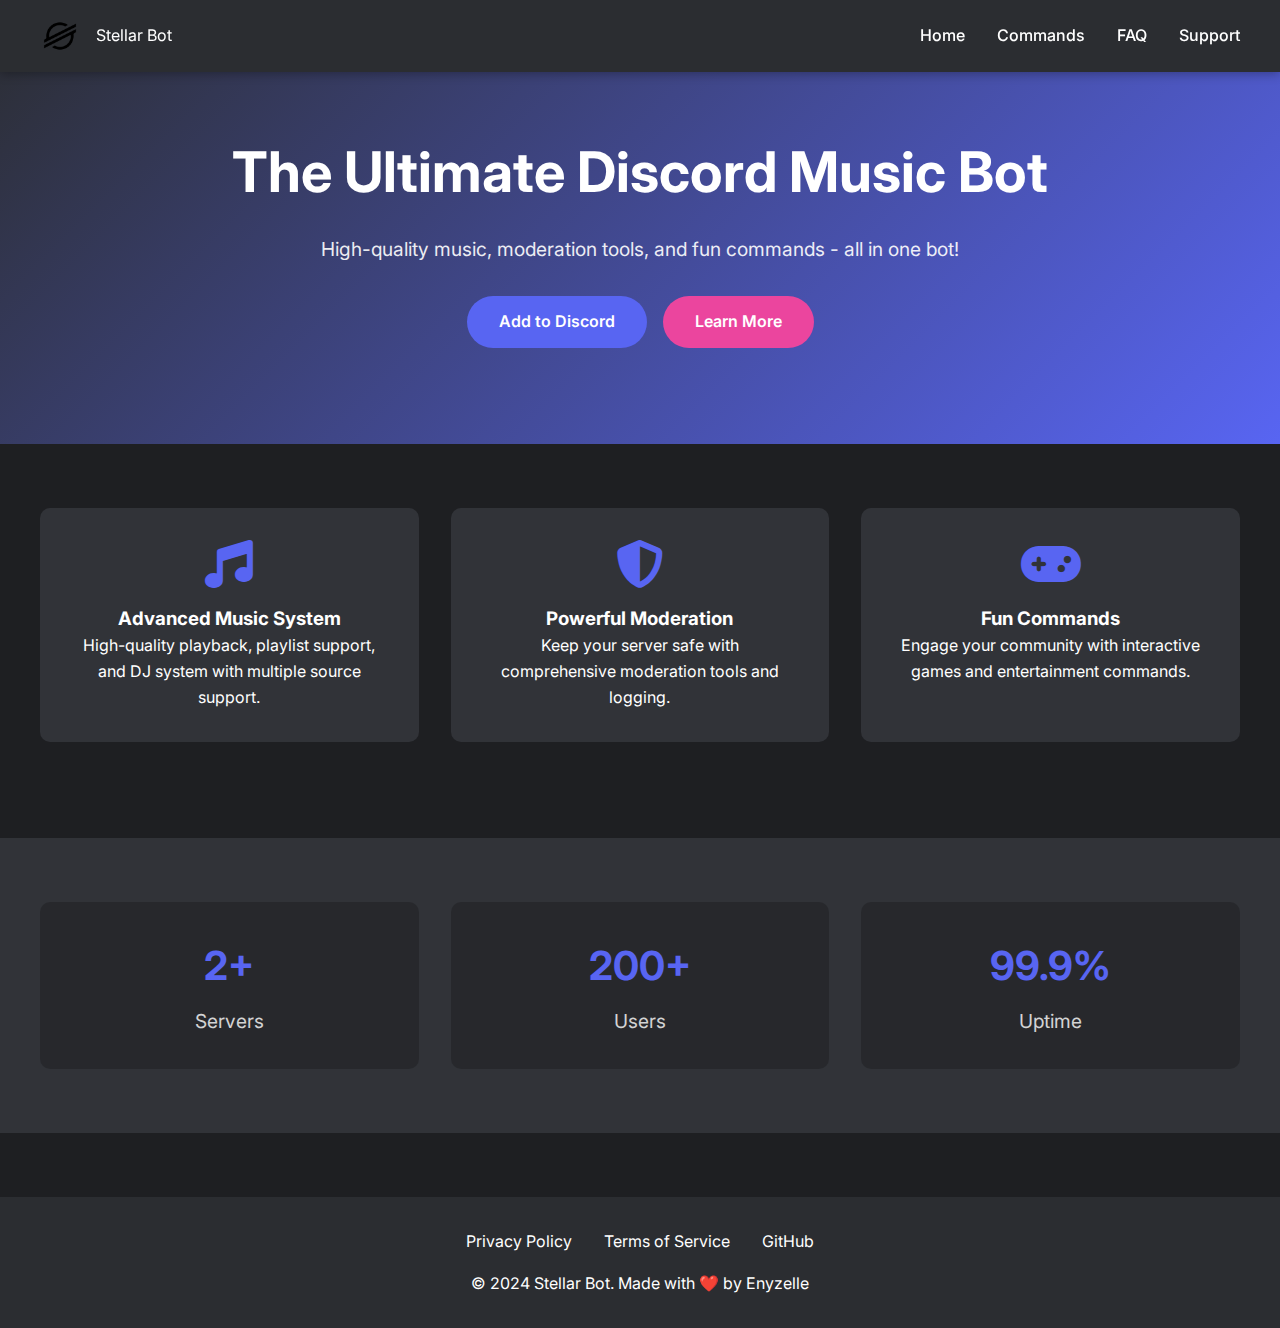
==== index.html @ ca0c709d "Update index.html" ====
<!DOCTYPE html>
<html lang="en">
<head>
    <meta charset="UTF-8">
    <meta name="viewport" content="width=device-width, initial-scale=1.0">
    <title>Stellar Bot - Discord Music & Moderation Bot</title>
    <link rel="stylesheet" href="css/style.css">
    <link rel="preconnect" href="https://fonts.googleapis.com">
    <link rel="preconnect" href="https://fonts.gstatic.com" crossorigin>
    <link href="https://fonts.googleapis.com/css2?family=Inter:wght@400;500;600;700&display=swap" rel="stylesheet">
    <link rel="icon" type="image/png" href="assets/img/logo.png">
    <link rel="stylesheet" href="https://cdnjs.cloudflare.com/ajax/libs/font-awesome/6.5.1/css/all.min.css">
</head>
<body>
    <!-- Navigation -->
    <nav class="navbar">
        <div class="nav-container">
            <div class="nav-logo">
                <img src="assets/img/logo.png" alt="Stellar Bot Logo">
                <span>Stellar Bot</span>
            </div>
            <div class="nav-links">
                <a href="index.html">Home</a>
                <a href="commands.html">Commands</a>
                <a href="faq.html">FAQ</a>
                <a href="https://discord.gg/your-server" target="_blank">Support</a>
            </div>
            <button class="mobile-menu-btn">☰</button>
        </div>
    </nav>

    <!-- Hero Section -->
    <section class="hero">
        <h1>The Ultimate Discord Music Bot</h1>
        <p>High-quality music, moderation tools, and fun commands - all in one bot!</p>
        <div class="cta-buttons">
            <a href="https://discord.com/oauth2/authorize?client_id=1323186196289163284&scope=bot&permissions=416619490374" class="button button-primary">Add to Discord</a>
            <a href="#features" class="button button-secondary">Learn More</a>
        </div>
    </section>

    <!-- Features Section -->
    <section id="features" class="features">
        <div class="features-grid">
            <div class="feature-card">
                <i class="fas fa-music feature-icon"></i>
                <h3>Advanced Music System</h3>
                <p>High-quality playback, playlist support, and DJ system with multiple source support.</p>
            </div>
            <div class="feature-card">
                <i class="fas fa-shield-alt feature-icon"></i>
                <h3>Powerful Moderation</h3>
                <p>Keep your server safe with comprehensive moderation tools and logging.</p>
            </div>
            <div class="feature-card">
                <i class="fas fa-gamepad feature-icon"></i>
                <h3>Fun Commands</h3>
                <p>Engage your community with interactive games and entertainment commands.</p>
            </div>
        </div>
    </section>

    <!-- Statistics Section -->
    <section class="stats">
        <div class="stats-container">
            <div class="stat-item">
                <h3>2+</h3>
                <p>Servers</p>
            </div>
            <div class="stat-item">
                <h3>200+</h3>
                <p>Users</p>
            </div>
            <div class="stat-item">
                <h3>99.9%</h3>
                <p>Uptime</p>
            </div>
        </div>
    </section>

    <!-- Footer -->
    <footer class="footer">
        <div class="footer-links">
            <a href="privacy.html">Privacy Policy</a>
            <a href="terms.html">Terms of Service</a>
            <a href="https://github.com/Enyzelle/Stellar-Bot" target="_blank">GitHub</a>
        </div>
        <p>© 2024 Stellar Bot. Made with ❤️ by Enyzelle</p>
    </footer>

    <script src="js/main.js"></script>
</body>
</html>
---- css/style.css ----
/* Global Styles */
:root {
    --primary: #2B2D31;
    --secondary: #5865F2;
    --accent: #EB459E;
    --text: #FFFFFF;
    --background: #1E1F22;
    --card-bg: #313338;
}

* {
    margin: 0;
    padding: 0;
    box-sizing: border-box;
    font-family: 'Inter', sans-serif;
}

body {
    background-color: var(--background);
    color: var(--text);
    line-height: 1.6;
}

/* Navigation */
.navbar {
    background-color: var(--primary);
    padding: 1rem 2rem;
    position: fixed;
    width: 100%;
    top: 0;
    z-index: 1000;
    box-shadow: 0 2px 10px rgba(0, 0, 0, 0.3);
}

.nav-container {
    max-width: 1200px;
    margin: 0 auto;
    display: flex;
    justify-content: space-between;
    align-items: center;
}

.nav-logo {
    display: flex;
    align-items: center;
    gap: 1rem;
}

.nav-logo img {
    width: 40px;
    height: 40px;
}

.nav-links {
    display: flex;
    gap: 2rem;
}

.nav-links a {
    color: var(--text);
    text-decoration: none;
    font-weight: 500;
    transition: color 0.3s;
}

.nav-links a:hover {
    color: var(--secondary);
}

/* Hero Section */
.hero {
    padding: 8rem 2rem 6rem;
    text-align: center;
    background: linear-gradient(135deg, var(--primary), var(--secondary));
    position: relative;
    overflow: hidden;
}

.hero h1 {
    font-size: 3.5rem;
    margin-bottom: 1rem;
}

.hero p {
    font-size: 1.2rem;
    margin-bottom: 2rem;
    opacity: 0.9;
}

.cta-buttons {
    display: flex;
    gap: 1rem;
    justify-content: center;
}

.button {
    padding: 0.8rem 2rem;
    border-radius: 50px;
    text-decoration: none;
    font-weight: 600;
    transition: transform 0.3s;
}

.button:hover {
    transform: translateY(-2px);
}

.button-primary {
    background-color: var(--secondary);
    color: var(--text);
}

.button-secondary {
    background-color: var(--accent);
    color: var(--text);
}

/* Features Section */
.features {
    padding: 4rem 2rem;
    background-color: var(--background);
}

.features-grid {
    display: grid;
    grid-template-columns: repeat(auto-fit, minmax(300px, 1fr));
    gap: 2rem;
    max-width: 1200px;
    margin: 0 auto;
}

.feature-card {
    background-color: var(--card-bg);
    padding: 2rem;
    border-radius: 10px;
    text-align: center;
    transition: transform 0.3s;
}

.feature-card:hover {
    transform: translateY(-5px);
}

.feature-card img {
    width: 64px;
    height: 64px;
    margin-bottom: 1rem;
}

.feature-icon {
    font-size: 3rem;
    color: var(--secondary);
    margin-bottom: 1rem;
    transition: transform 0.3s;
}

.feature-card:hover .feature-icon {
    transform: scale(1.1);
    color: var(--accent);
}

/* Commands Page Styles */
.commands-container {
    max-width: 1200px;
    margin: 7rem auto 2rem;
    padding: 0 2rem;
}

.commands-grid {
    display: grid;
    grid-template-columns: repeat(auto-fit, minmax(300px, 1fr));
    gap: 2rem;
    align-items: start;
}

.command-category {
    background-color: var(--card-bg);
    padding: 2rem;
    border-radius: 10px;
    height: fit-content;
}

.command-list {
    display: flex;
    flex-direction: column;
    gap: 0.5rem;
}

.command-item {
    padding: 1rem;
    border-bottom: 1px solid rgba(255, 255, 255, 0.1);
}

/* FAQ Page Styles */
.faq-container {
    max-width: 800px;
    margin: 7rem auto 2rem;
    padding: 0 2rem;
}

.faq-item {
    background-color: var(--card-bg);
    margin-bottom: 1rem;
    border-radius: 10px;
    overflow: hidden;
}

.faq-question {
    padding: 1.5rem;
    cursor: pointer;
    display: flex;
    justify-content: space-between;
    align-items: center;
}

.faq-answer {
    padding: 0 1.5rem;
    max-height: 0;
    overflow: hidden;
    transition: max-height 0.3s;
}

.faq-item.active .faq-answer {
    max-height: 500px;
    padding: 1.5rem;
}

/* Footer */
.footer {
    background-color: var(--primary);
    padding: 2rem;
    text-align: center;
    margin-top: 4rem;
}

.footer-links {
    display: flex;
    justify-content: center;
    gap: 2rem;
    margin-bottom: 1rem;
}

.footer-links a {
    color: var(--text);
    text-decoration: none;
}

/* Responsive Design */
@media (max-width: 768px) {
    .hero h1 {
        font-size: 2.5rem;
    }
    
    .nav-links {
        display: none;
    }
    
    .mobile-menu {
        display: block;
    }
} 

/* Commands Page Additional Styles */
.commands-header {
    margin-bottom: 2rem;
    text-align: center;
}

.search-box {
    position: relative;
    max-width: 500px;
    margin: 1rem auto;
}

.search-box input {
    width: 100%;
    padding: 1rem 1rem 1rem 2.5rem;
    border: 2px solid transparent;
    border-radius: 25px;
    background-color: var(--card-bg);
    color: var(--text);
    font-size: 1rem;
    transition: all 0.3s;
}

.search-box::before {
    content: '🔍';
    position: absolute;
    left: 1rem;
    top: 50%;
    transform: translateY(-50%);
    font-size: 1.2rem;
    opacity: 0.7;
}

.search-box input:focus {
    outline: none;
    border-color: var(--secondary);
    background-color: rgba(88, 101, 242, 0.1);
}

.no-results {
    text-align: center;
    padding: 2rem;
    color: var(--text);
    opacity: 0.7;
    font-style: italic;
    grid-column: 1 / -1;
    background-color: var(--card-bg);
    border-radius: 10px;
    margin-top: 1rem;
}

/* Smooth transitions for search results */
.command-item {
    transition: all 0.3s ease;
}

.command-category {
    transition: all 0.3s ease;
}

.command-category h2 {
    margin-bottom: 1.5rem;
    color: var(--secondary);
}

.usage {
    display: block;
    font-family: monospace;
    background-color: rgba(0, 0, 0, 0.2);
    padding: 0.5rem;
    border-radius: 5px;
    margin-top: 0.5rem;
}

/* FAQ Page Additional Styles */
.faq-list {
    margin-top: 2rem;
}

.arrow {
    transition: transform 0.3s;
}

.faq-item.active .arrow {
    transform: rotate(180deg);
}

.faq-answer ul {
    margin-left: 1.5rem;
    margin-top: 0.5rem;
}

.faq-answer code {
    background-color: rgba(0, 0, 0, 0.2);
    padding: 0.2rem 0.4rem;
    border-radius: 4px;
    font-family: monospace;
}

.faq-answer a {
    color: var(--secondary);
    text-decoration: none;
}

.faq-answer a:hover {
    text-decoration: underline;
}

/* Statistics Section */
.stats {
    padding: 4rem 2rem;
    background-color: var(--card-bg);
    margin: 2rem 0;
}

.stats-container {
    max-width: 1200px;
    margin: 0 auto;
    display: grid;
    grid-template-columns: repeat(3, 1fr);
    gap: 2rem;
    text-align: center;
}

.stat-item {
    padding: 2rem;
    border-radius: 10px;
    background-color: rgba(0, 0, 0, 0.2);
    transition: transform 0.3s;
}

.stat-item:hover {
    transform: translateY(-5px);
}

.stat-item h3 {
    font-size: 2.5rem;
    color: var(--secondary);
    margin-bottom: 0.5rem;
}

.stat-item p {
    font-size: 1.2rem;
    color: var(--text);
    opacity: 0.8;
}

/* Responsive stats */
@media (max-width: 768px) {
    .stats-container {
        grid-template-columns: 1fr;
    }
} 

/* Mobile Menu Styles */
.mobile-menu-btn {
    display: none;
    background: none;
    border: none;
    color: var(--text);
    font-size: 1.5rem;
    cursor: pointer;
    padding: 0.5rem;
}

@media (max-width: 768px) {
    .mobile-menu-btn {
        display: block;
    }

    .nav-links {
        display: none;
        position: absolute;
        top: 100%;
        left: 0;
        right: 0;
        background-color: var(--primary);
        padding: 1rem;
        flex-direction: column;
        align-items: center;
    }

    .nav-links.active {
        display: flex;
    }
} 

/* Command Item Enhancements */
.command-examples {
    margin-top: 0.5rem;
    padding: 0.5rem;
    background-color: rgba(0, 0, 0, 0.2);
    border-radius: 5px;
    font-size: 0.9rem;
}

.command-examples code {
    display: block;
    padding: 0.3rem;
    font-family: monospace;
    color: var(--accent);
}

.permission {
    display: block;
    margin-top: 0.5rem;
    font-size: 0.9rem;
    color: var(--secondary);
    font-style: italic;
}

.command-item {
    padding: 1.5rem;
    border-bottom: 1px solid rgba(255, 255, 255, 0.1);
    transition: background-color 0.3s;
}

.command-item:hover {
    background-color: rgba(255, 255, 255, 0.05);
}

.command-item h3 {
    color: var(--accent);
    margin-bottom: 0.5rem;
}

.command-item:last-child {
    border-bottom: none;
}
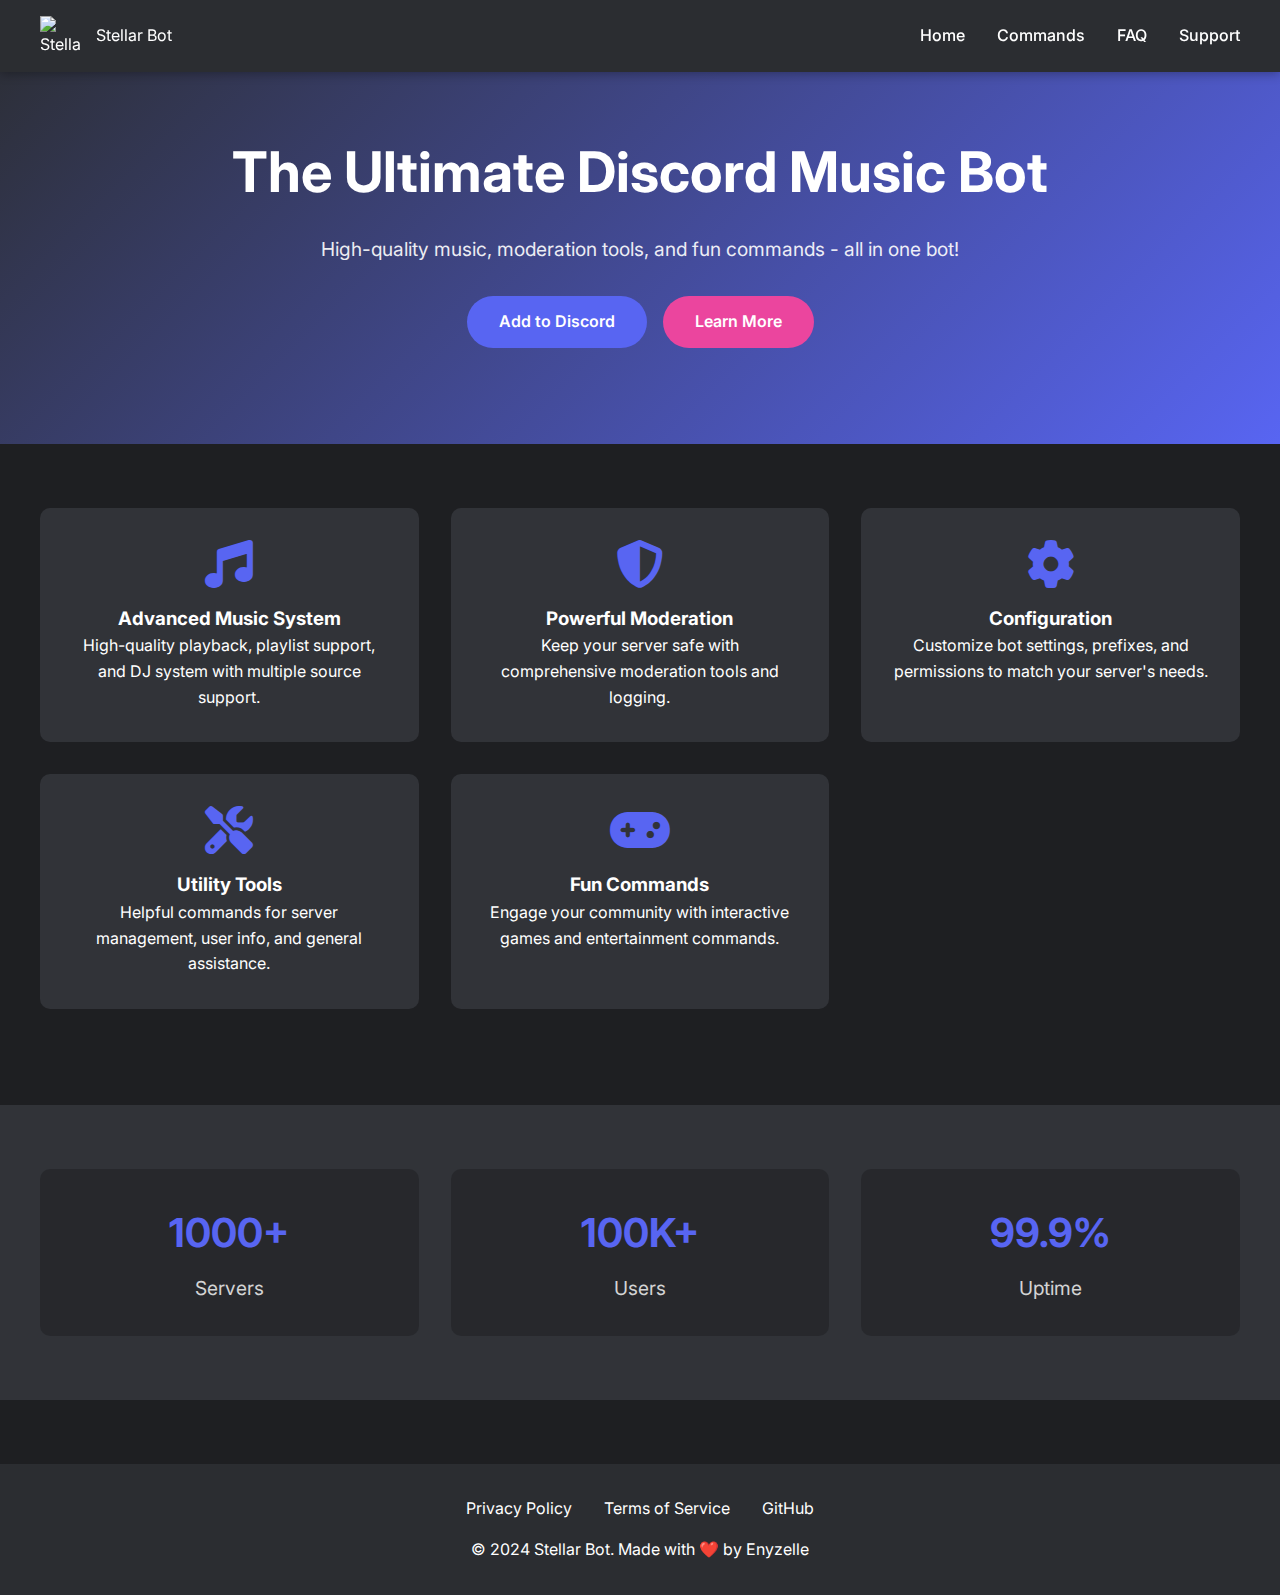
==== commit 72fe6457: "Add files via upload" ====
--- a/index.html
+++ b/index.html
@@ -8,7 +8,7 @@
     <link rel="preconnect" href="https://fonts.googleapis.com">
     <link rel="preconnect" href="https://fonts.gstatic.com" crossorigin>
     <link href="https://fonts.googleapis.com/css2?family=Inter:wght@400;500;600;700&display=swap" rel="stylesheet">
-    <link rel="icon" type="image/png" href="assets/img/logo.png">
+    <link rel="icon" type="image/png" href="assets/logo.png">
     <link rel="stylesheet" href="https://cdnjs.cloudflare.com/ajax/libs/font-awesome/6.5.1/css/all.min.css">
 </head>
 <body>
@@ -16,7 +16,7 @@
     <nav class="navbar">
         <div class="nav-container">
             <div class="nav-logo">
-                <img src="assets/img/logo.png" alt="Stellar Bot Logo">
+                <img src="assets/logo.png" alt="Stellar Bot Logo">
                 <span>Stellar Bot</span>
             </div>
             <div class="nav-links">
@@ -34,7 +34,7 @@
         <h1>The Ultimate Discord Music Bot</h1>
         <p>High-quality music, moderation tools, and fun commands - all in one bot!</p>
         <div class="cta-buttons">
-            <a href="https://discord.com/oauth2/authorize?client_id=1323186196289163284&scope=bot&permissions=416619490374" class="button button-primary">Add to Discord</a>
+            <a href="https://discord.com/api/oauth2/authorize?client_id=YOUR_CLIENT_ID&permissions=8&scope=bot%20applications.commands" class="button button-primary">Add to Discord</a>
             <a href="#features" class="button button-secondary">Learn More</a>
         </div>
     </section>
@@ -53,6 +53,16 @@
                 <p>Keep your server safe with comprehensive moderation tools and logging.</p>
             </div>
             <div class="feature-card">
+                <i class="fas fa-cog feature-icon"></i>
+                <h3>Configuration</h3>
+                <p>Customize bot settings, prefixes, and permissions to match your server's needs.</p>
+            </div>
+            <div class="feature-card">
+                <i class="fas fa-tools feature-icon"></i>
+                <h3>Utility Tools</h3>
+                <p>Helpful commands for server management, user info, and general assistance.</p>
+            </div>
+            <div class="feature-card">
                 <i class="fas fa-gamepad feature-icon"></i>
                 <h3>Fun Commands</h3>
                 <p>Engage your community with interactive games and entertainment commands.</p>
@@ -64,11 +74,11 @@
     <section class="stats">
         <div class="stats-container">
             <div class="stat-item">
-                <h3>2+</h3>
+                <h3>1000+</h3>
                 <p>Servers</p>
             </div>
             <div class="stat-item">
-                <h3>200+</h3>
+                <h3>100K+</h3>
                 <p>Users</p>
             </div>
             <div class="stat-item">
@@ -90,4 +100,4 @@
 
     <script src="js/main.js"></script>
 </body>
-</html> 
+</html> 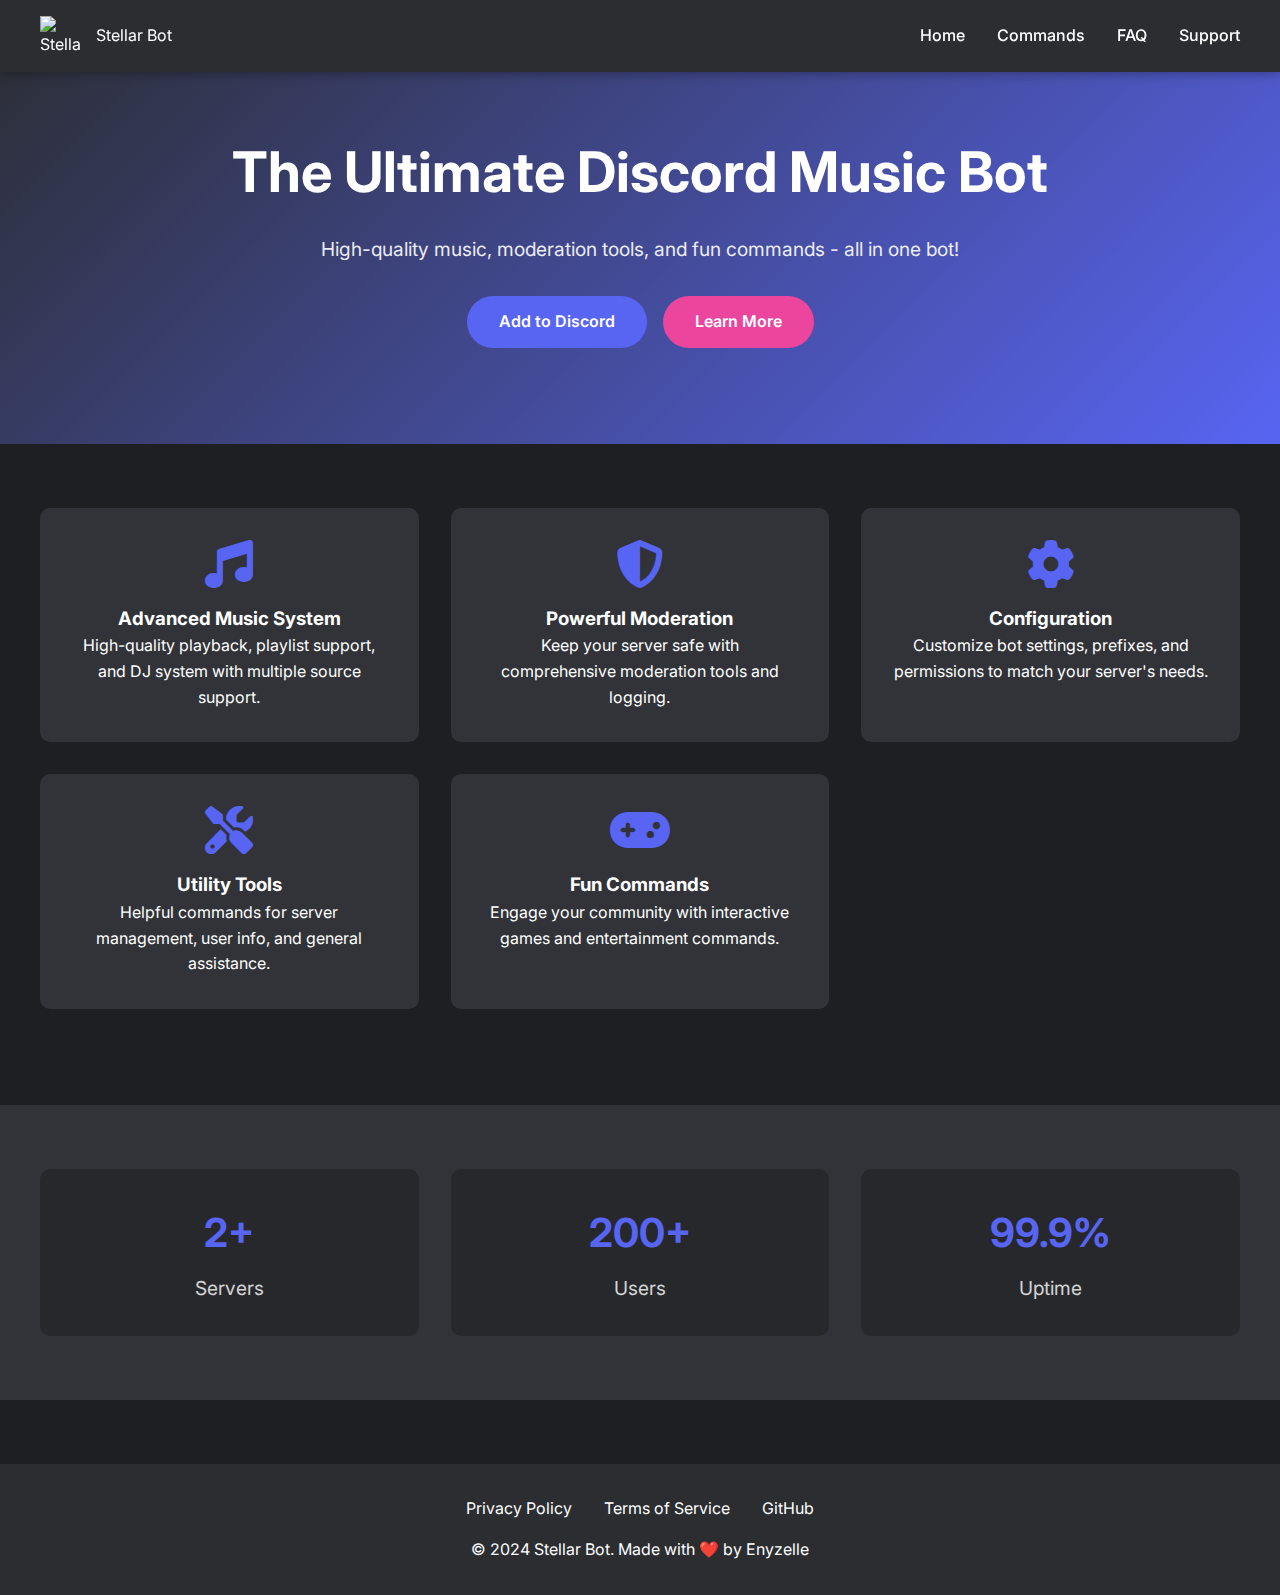
==== commit a071e87f: "Update index.html" ====
--- a/index.html
+++ b/index.html
@@ -74,11 +74,11 @@
     <section class="stats">
         <div class="stats-container">
             <div class="stat-item">
-                <h3>1000+</h3>
+                <h3>2+</h3>
                 <p>Servers</p>
             </div>
             <div class="stat-item">
-                <h3>100K+</h3>
+                <h3>200+</h3>
                 <p>Users</p>
             </div>
             <div class="stat-item">
@@ -100,4 +100,4 @@
 
     <script src="js/main.js"></script>
 </body>
-</html> +</html> 
--- a/css/style.css
+++ b/css/style.css
@@ -488,4 +488,63 @@
 
 .command-item:last-child {
     border-bottom: none;
+} 
+
+/* Privacy Policy Styles */
+.privacy-container {
+    max-width: 800px;
+    margin: 7rem auto 2rem;
+    padding: 0 2rem;
+    color: var(--text);
+}
+
+.privacy-container h1 {
+    text-align: center;
+    margin-bottom: 0.5rem;
+}
+
+.last-updated {
+    text-align: center;
+    color: var(--accent);
+    margin-bottom: 3rem;
+    font-style: italic;
+}
+
+.policy-section {
+    background-color: var(--card-bg);
+    padding: 2rem;
+    border-radius: 10px;
+    margin-bottom: 2rem;
+}
+
+.policy-section h2 {
+    color: var(--secondary);
+    margin-bottom: 1rem;
+}
+
+.policy-section ul {
+    margin-left: 1.5rem;
+    margin-top: 0.5rem;
+}
+
+.policy-section li {
+    margin-bottom: 0.5rem;
+}
+
+.policy-section code {
+    background-color: rgba(0, 0, 0, 0.2);
+    padding: 0.2rem 0.4rem;
+    border-radius: 4px;
+    font-family: monospace;
+}
+
+.policy-section a {
+    color: var(--secondary);
+    text-decoration: none;
+    transition: color 0.3s;
+}
+
+.policy-section a:hover {
+    color: var(--accent);
+    text-decoration: underline;
 } 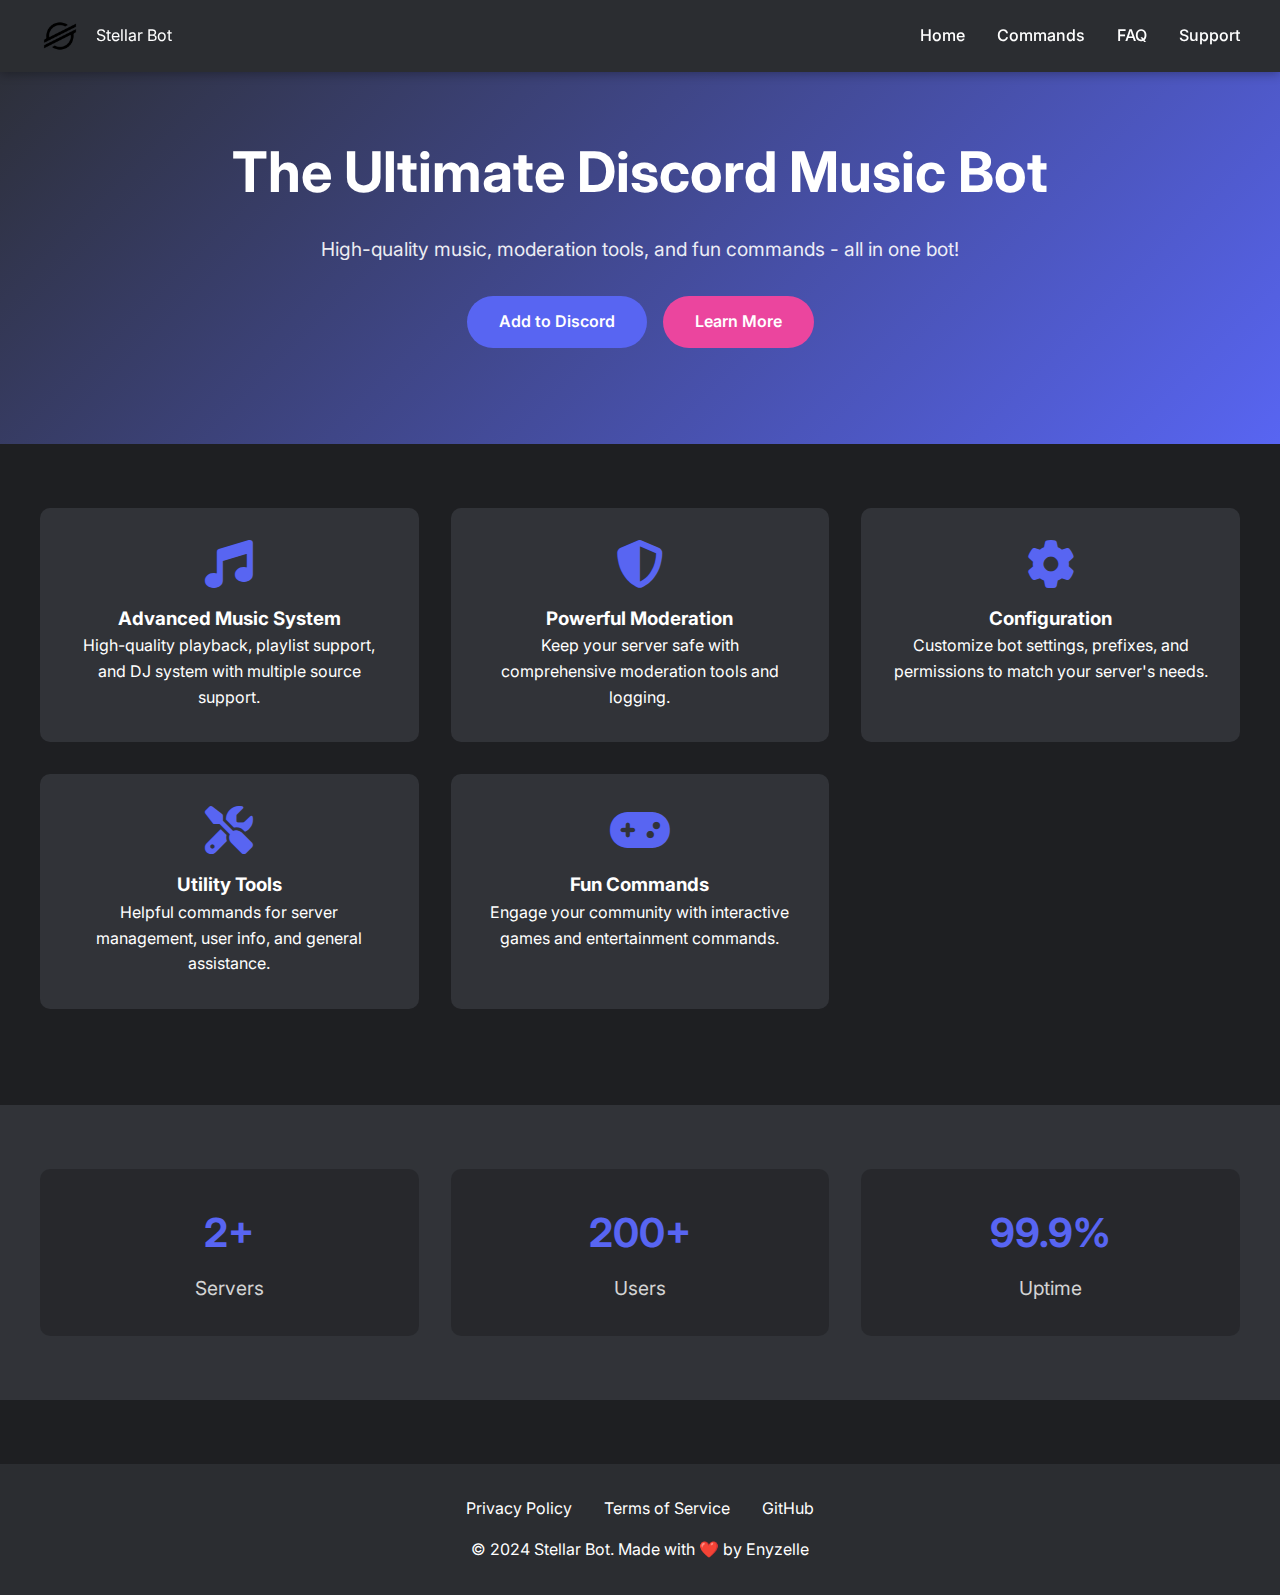
==== commit bd25d45e: "Update index.html" ====
--- a/index.html
+++ b/index.html
@@ -8,7 +8,7 @@
     <link rel="preconnect" href="https://fonts.googleapis.com">
     <link rel="preconnect" href="https://fonts.gstatic.com" crossorigin>
     <link href="https://fonts.googleapis.com/css2?family=Inter:wght@400;500;600;700&display=swap" rel="stylesheet">
-    <link rel="icon" type="image/png" href="assets/logo.png">
+    <link rel="icon" type="image/png" href="assets/img/logo.png">
     <link rel="stylesheet" href="https://cdnjs.cloudflare.com/ajax/libs/font-awesome/6.5.1/css/all.min.css">
 </head>
 <body>
@@ -16,7 +16,7 @@
     <nav class="navbar">
         <div class="nav-container">
             <div class="nav-logo">
-                <img src="assets/logo.png" alt="Stellar Bot Logo">
+                <img src="assets/img/logo.png" alt="Stellar Bot Logo">
                 <span>Stellar Bot</span>
             </div>
             <div class="nav-links">
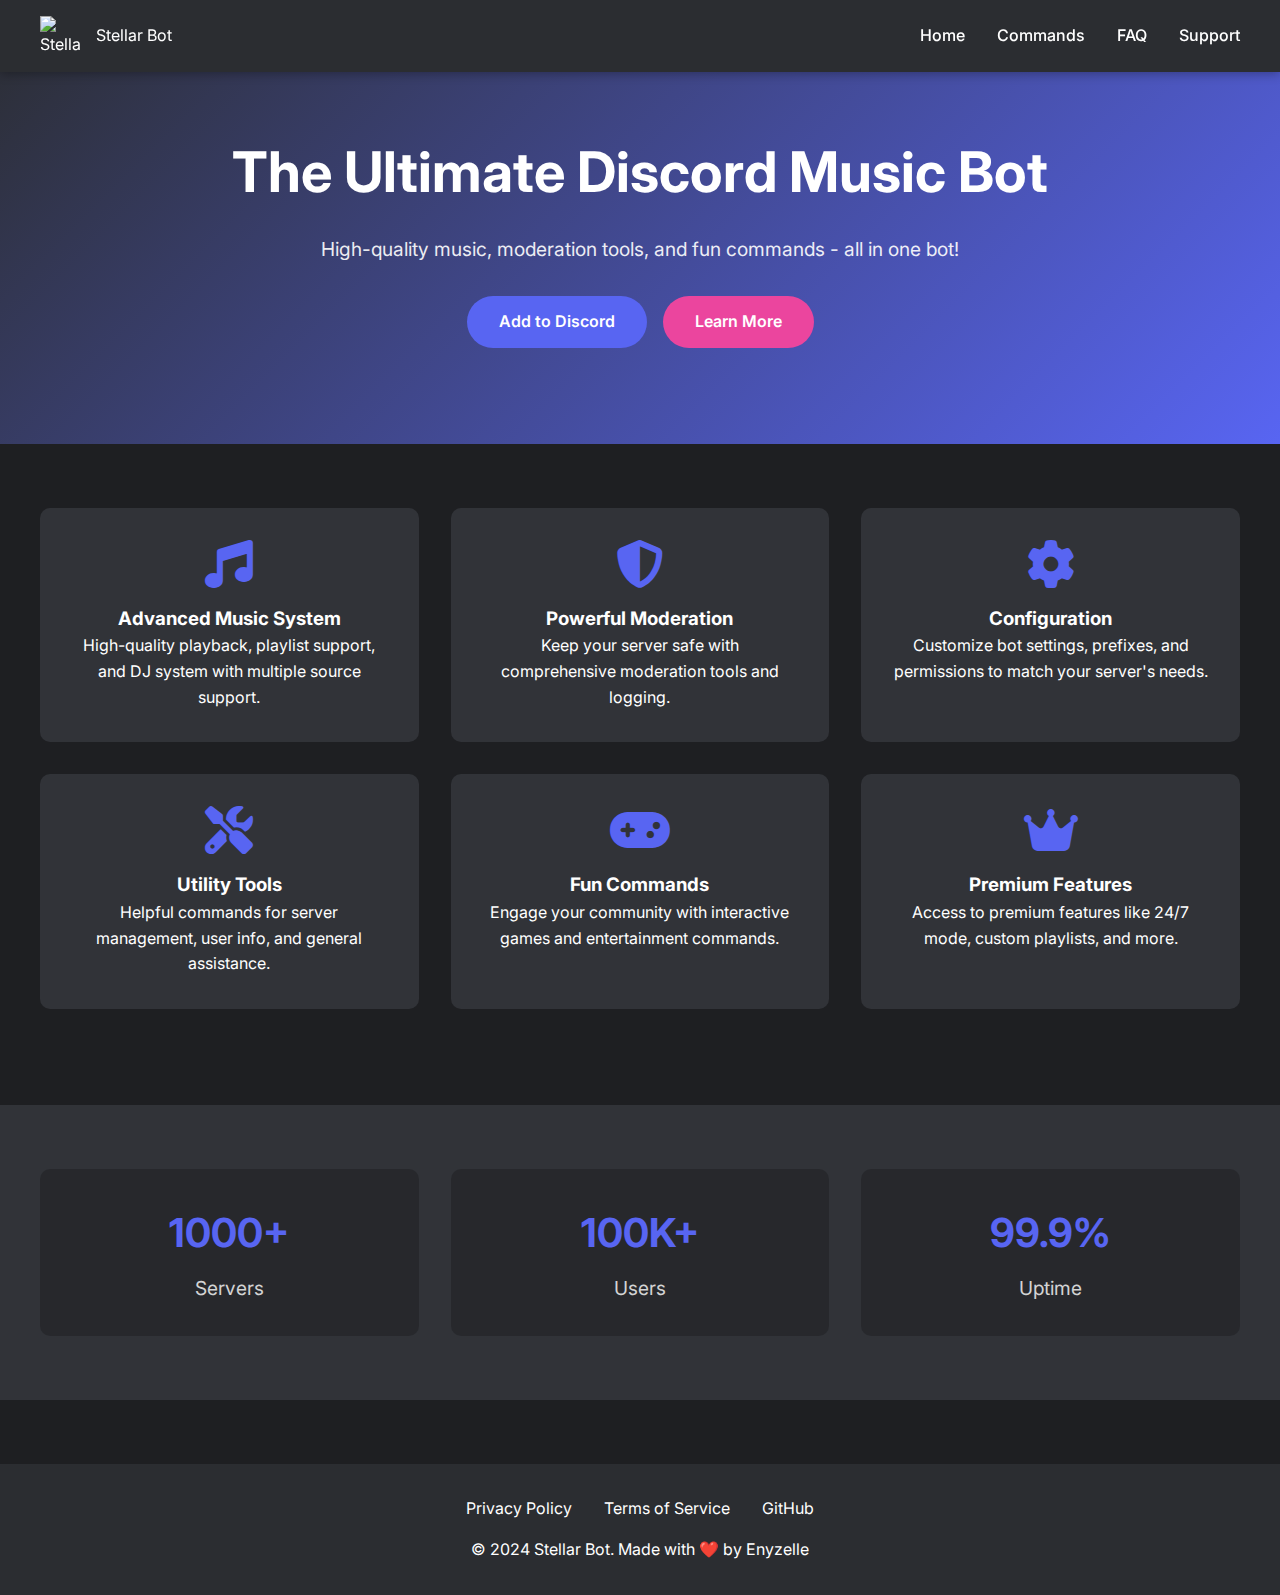
==== commit fdca7838: "Add files via upload" ====
--- a/index.html
+++ b/index.html
@@ -16,7 +16,7 @@
     <nav class="navbar">
         <div class="nav-container">
             <div class="nav-logo">
-                <img src="assets/img/logo.png" alt="Stellar Bot Logo">
+                <img src="assets/img.png" alt="Stellar Bot Logo">
                 <span>Stellar Bot</span>
             </div>
             <div class="nav-links">
@@ -67,6 +67,11 @@
                 <h3>Fun Commands</h3>
                 <p>Engage your community with interactive games and entertainment commands.</p>
             </div>
+            <div class="feature-card">
+                <i class="fas fa-crown feature-icon"></i>
+                <h3>Premium Features</h3>
+                <p>Access to premium features like 24/7 mode, custom playlists, and more.</p>
+            </div>
         </div>
     </section>
 
@@ -74,11 +79,11 @@
     <section class="stats">
         <div class="stats-container">
             <div class="stat-item">
-                <h3>2+</h3>
+                <h3>1000+</h3>
                 <p>Servers</p>
             </div>
             <div class="stat-item">
-                <h3>200+</h3>
+                <h3>100K+</h3>
                 <p>Users</p>
             </div>
             <div class="stat-item">
@@ -100,4 +105,4 @@
 
     <script src="js/main.js"></script>
 </body>
-</html> 
+</html> 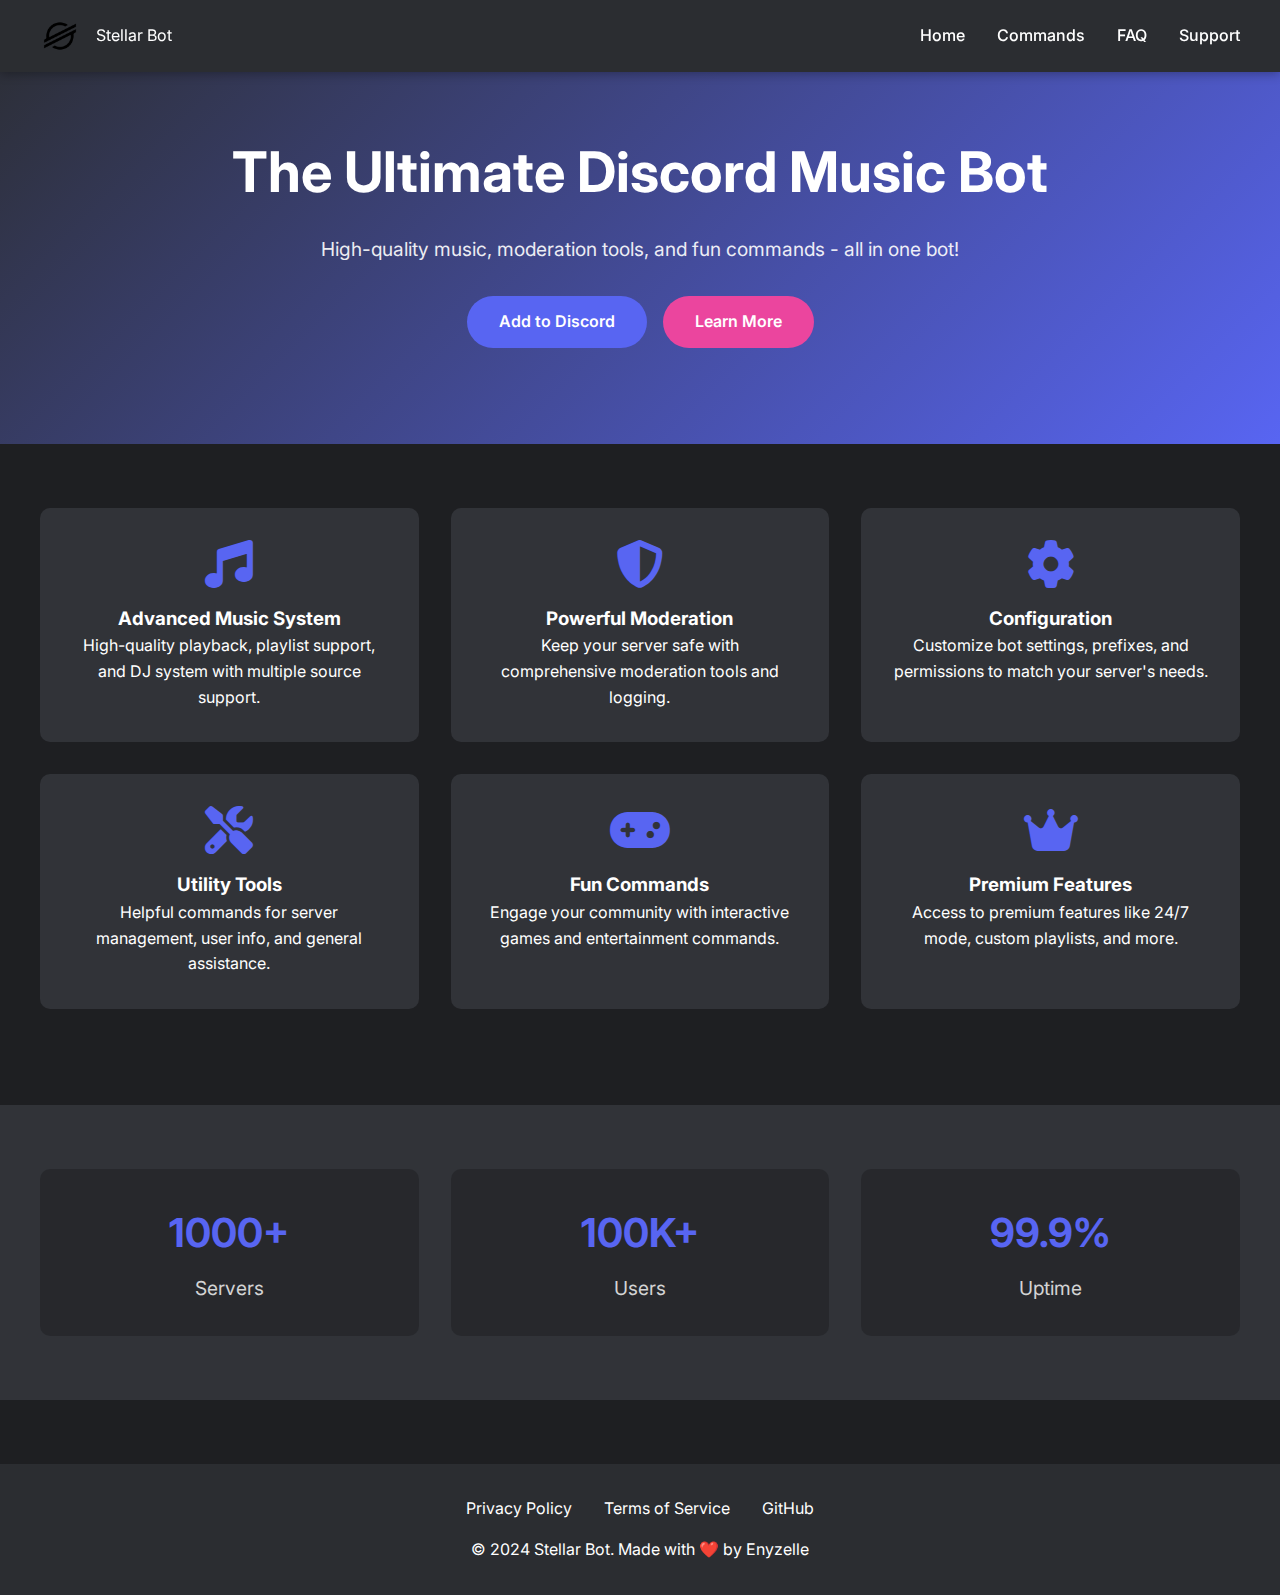
==== commit c6452017: "Update index.html" ====
--- a/index.html
+++ b/index.html
@@ -16,7 +16,7 @@
     <nav class="navbar">
         <div class="nav-container">
             <div class="nav-logo">
-                <img src="assets/img.png" alt="Stellar Bot Logo">
+                <img src="assets/img/logo.png" alt="Stellar Bot Logo">
                 <span>Stellar Bot</span>
             </div>
             <div class="nav-links">
@@ -105,4 +105,4 @@
 
     <script src="js/main.js"></script>
 </body>
-</html> +</html> 
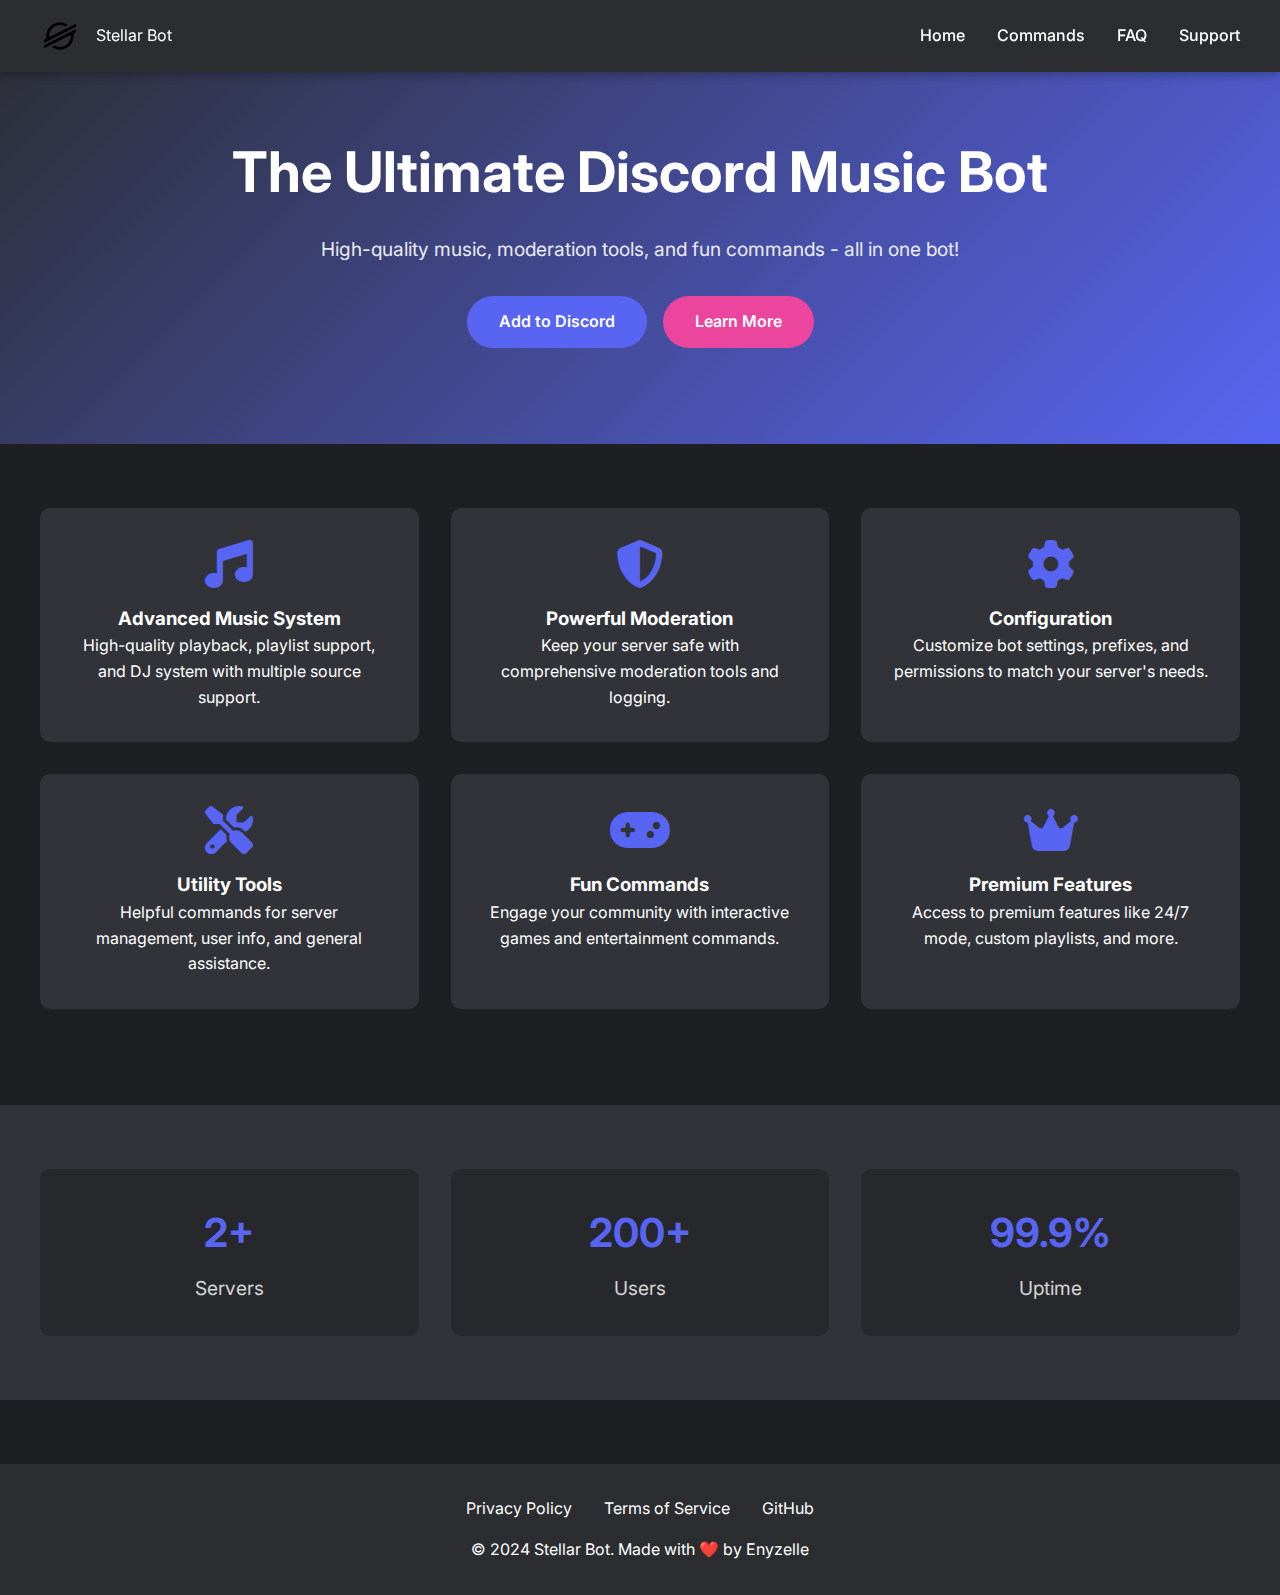
==== commit 7013f1c4: "Update index.html" ====
--- a/index.html
+++ b/index.html
@@ -79,11 +79,11 @@
     <section class="stats">
         <div class="stats-container">
             <div class="stat-item">
-                <h3>1000+</h3>
+                <h3>2+</h3>
                 <p>Servers</p>
             </div>
             <div class="stat-item">
-                <h3>100K+</h3>
+                <h3>200+</h3>
                 <p>Users</p>
             </div>
             <div class="stat-item">
